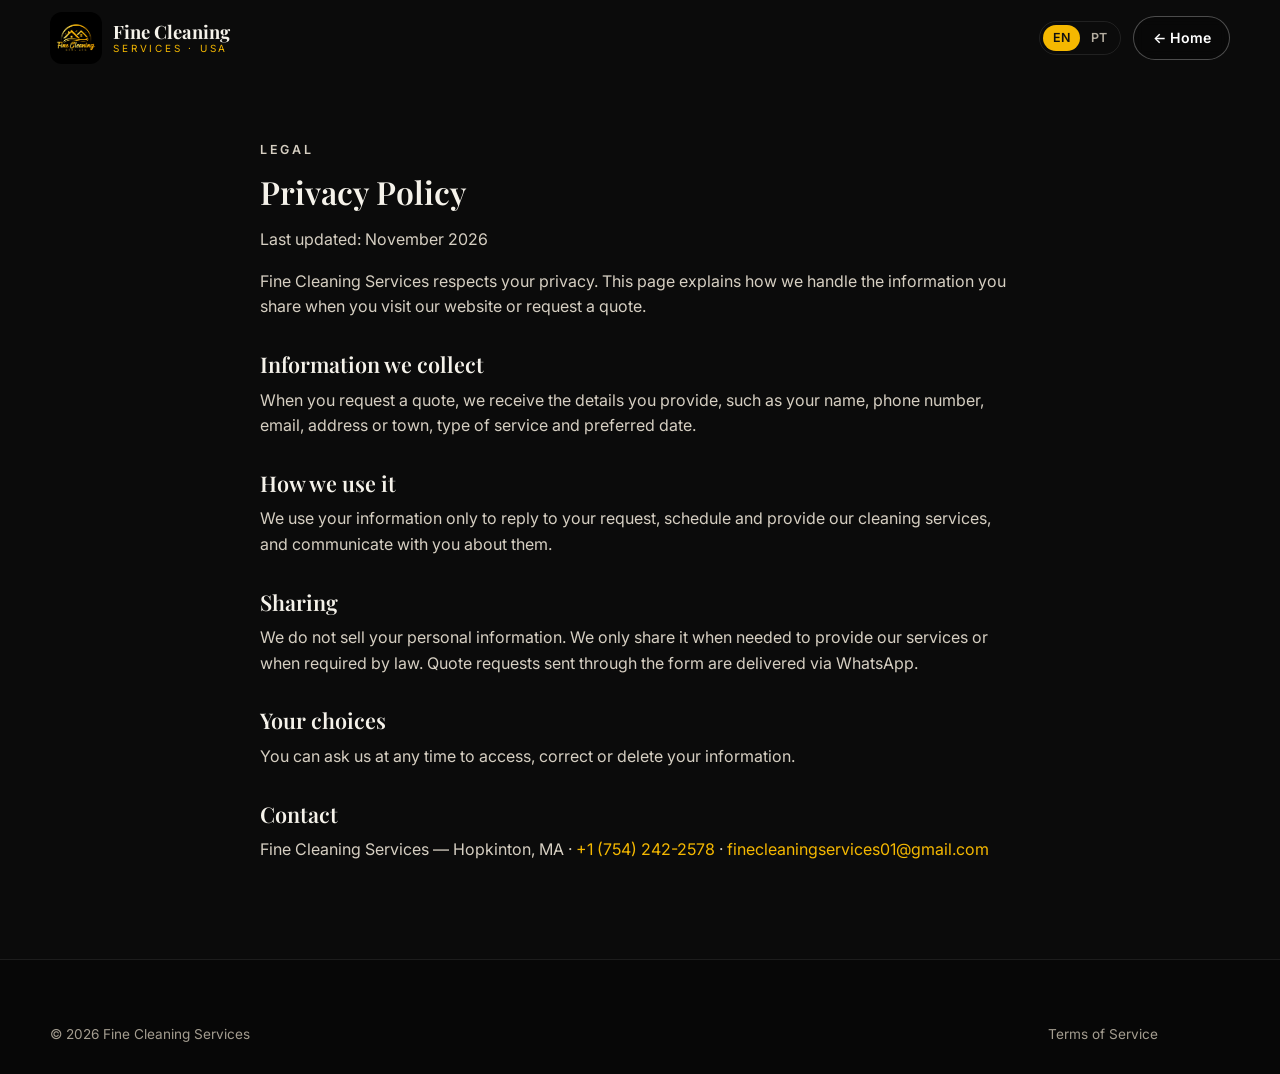
==== privacy.html @ 03575962 "Fine Cleaning Services website: home, services, quote via WhatsApp, EN/PT, legal pages Co-Authored-B" ====
<!doctype html>
<html lang="en">
<head>
  <meta charset="UTF-8" />
  <meta name="viewport" content="width=device-width, initial-scale=1.0" />
  <title>Privacy Policy — Fine Cleaning Services</title>
  <meta name="robots" content="noindex" />
  <meta name="theme-color" content="#0B0B0B" />
  <link rel="icon" type="image/webp" href="assets/logo.webp" />
  <link rel="preconnect" href="https://fonts.googleapis.com" />
  <link rel="preconnect" href="https://fonts.gstatic.com" crossorigin />
  <link href="https://fonts.googleapis.com/css2?family=Inter:wght@400;500;600;700&family=Playfair+Display:wght@500;600;700&display=swap" rel="stylesheet" />
  <link rel="stylesheet" href="assets/styles.css" />
</head>
<body>
<header class="header is-scrolled">
  <div class="container header__inner">
    <a href="index.html" class="brand"><img src="assets/logo.webp" alt="Fine Cleaning Services logo" width="52" height="52" /><span class="brand__text"><strong>Fine Cleaning</strong><small>SERVICES · USA</small></span></a>
    <div class="header__actions">
      <div class="lang" role="group" aria-label="Language"><button type="button" data-lang="en" class="is-active">EN</button><button type="button" data-lang="pt">PT</button></div>
      <a href="index.html" class="btn btn--ghost btn--sm" data-i18n="back">← Home</a>
    </div>
  </div>
</header>

<main class="legal">
  <div class="container">
    <div data-only="en">
      <p class="eyebrow">Legal</p>
      <h1>Privacy Policy</h1>
      <p class="muted">Last updated: November 2026</p>
      <p>Fine Cleaning Services respects your privacy. This page explains how we handle the information you share when you visit our website or request a quote.</p>
      <h2>Information we collect</h2>
      <p>When you request a quote, we receive the details you provide, such as your name, phone number, email, address or town, type of service and preferred date.</p>
      <h2>How we use it</h2>
      <p>We use your information only to reply to your request, schedule and provide our cleaning services, and communicate with you about them.</p>
      <h2>Sharing</h2>
      <p>We do not sell your personal information. We only share it when needed to provide our services or when required by law. Quote requests sent through the form are delivered via WhatsApp.</p>
      <h2>Your choices</h2>
      <p>You can ask us at any time to access, correct or delete your information.</p>
      <h2>Contact</h2>
      <p>Fine Cleaning Services — Hopkinton, MA · <a class="gold-link" href="tel:+17542422578">+1 (754) 242-2578</a> · <a class="gold-link" href="mailto:finecleaningservices01@gmail.com">finecleaningservices01@gmail.com</a></p>
    </div>
    <div data-only="pt" hidden>
      <p class="eyebrow">Legal</p>
      <h1>Política de Privacidade</h1>
      <p class="muted">Última atualização: novembro de 2026</p>
      <p>A Fine Cleaning Services respeita a sua privacidade. Esta página explica como tratamos as informações que você compartilha ao visitar nosso site ou pedir um orçamento.</p>
      <h2>Informações que coletamos</h2>
      <p>Ao pedir um orçamento, recebemos os dados que você informa, como nome, telefone, e-mail, endereço ou cidade, tipo de serviço e data desejada.</p>
      <h2>Como usamos</h2>
      <p>Usamos suas informações apenas para responder ao seu pedido, agendar e prestar nossos serviços de limpeza e falar com você sobre eles.</p>
      <h2>Compartilhamento</h2>
      <p>Não vendemos seus dados pessoais. Só os compartilhamos quando necessário para prestar o serviço ou quando exigido por lei. Os pedidos enviados pelo formulário chegam pelo WhatsApp.</p>
      <h2>Seus direitos</h2>
      <p>Você pode pedir a qualquer momento acesso, correção ou exclusão dos seus dados.</p>
      <h2>Contato</h2>
      <p>Fine Cleaning Services — Hopkinton, MA · <a class="gold-link" href="tel:+17542422578">+1 (754) 242-2578</a> · <a class="gold-link" href="mailto:finecleaningservices01@gmail.com">finecleaningservices01@gmail.com</a></p>
    </div>
  </div>
</main>

<footer class="footer"><div class="container footer__bottom" style="margin-top:0;border-top:0;padding-top:0"><span>© <span id="year"></span> Fine Cleaning Services</span><a href="terms.html" data-i18n="terms">Terms of Service</a></div></footer>
<script>window.PAGE_PT = { "back": "← Início", "terms": "Termos de Uso" };</script>
<script src="assets/main.js"></script>
</body>
</html>
---- assets/styles.css ----
:root {
  --bg: #0b0b0b;
  --surface: #141414;
  --surface-2: #1b1b1b;
  --line: rgba(255, 255, 255, 0.09);
  --text: #f5f2ea;
  --muted: #b4ada0;
  --gold: #f5b800;
  --gold-grad: linear-gradient(135deg, #ffe27a 0%, #f5b800 50%, #e09a00 100%);
  --radius: 18px;
  --serif: "Playfair Display", Georgia, serif;
  --sans: "Inter", system-ui, -apple-system, Segoe UI, sans-serif;
}

* { box-sizing: border-box; }
html { scroll-behavior: smooth; scroll-padding-top: 84px; }
body { margin: 0; background: var(--bg); color: var(--text); font: 16px/1.6 var(--sans); -webkit-font-smoothing: antialiased; }
img { max-width: 100%; display: block; }
a { color: inherit; text-decoration: none; }
h1, h2, h3 { font-family: var(--serif); font-weight: 600; line-height: 1.15; margin: 0 0 .5em; }
h2 { font-size: clamp(1.9rem, 4vw, 2.75rem); }
h3 { font-size: 1.25rem; }
p { margin: 0 0 1em; }
.container { width: min(1180px, 100% - 32px); margin-inline: auto; }
.muted { color: var(--muted); }
.eyebrow { color: var(--gold); font-size: .78rem; font-weight: 600; letter-spacing: .22em; text-transform: uppercase; margin-bottom: .9rem; }
.gold-text { background: var(--gold-grad); -webkit-background-clip: text; background-clip: text; color: transparent; font-style: italic; }
.ico { width: 18px; height: 18px; fill: none; stroke: currentColor; stroke-width: 2; stroke-linecap: round; stroke-linejoin: round; flex-shrink: 0; }

/* Buttons */
.btn { display: inline-flex; align-items: center; justify-content: center; gap: .5rem; padding: .95rem 1.6rem; border-radius: 999px; font-weight: 600; font-size: .98rem; border: 1px solid transparent; cursor: pointer; transition: transform .2s, box-shadow .2s, background .2s; font-family: inherit; }
.btn--gold { background: var(--gold-grad); color: #111; box-shadow: 0 10px 30px -10px rgba(245, 184, 0, .55); }
.btn--gold:hover { transform: translateY(-2px); box-shadow: 0 14px 34px -10px rgba(245, 184, 0, .7); }
.btn--ghost { border-color: rgba(255, 255, 255, .28); color: #fff; background: rgba(0, 0, 0, .25); backdrop-filter: blur(6px); }
.btn--ghost:hover { border-color: var(--gold); color: var(--gold); }
.btn--sm { padding: .6rem 1.15rem; font-size: .88rem; }
.btn--block { width: 100%; }

/* Header */
.header { position: fixed; inset: 0 0 auto; z-index: 50; transition: background .3s, border-color .3s; border-bottom: 1px solid transparent; }
.header.is-scrolled { background: rgba(11, 11, 11, .88); backdrop-filter: blur(12px); border-color: var(--line); }
.header__inner { display: flex; align-items: center; justify-content: space-between; gap: 1rem; height: 76px; }
.brand { display: flex; align-items: center; gap: .7rem; }
.brand img { border-radius: 12px; }
.brand__text { display: flex; flex-direction: column; line-height: 1.1; }
.brand__text strong { font-family: var(--serif); font-size: 1.15rem; }
.brand__text small { font-size: .62rem; letter-spacing: .28em; color: var(--gold); }
.nav { display: flex; gap: 1.8rem; font-size: .93rem; color: #ddd6c8; }
.nav a:hover { color: var(--gold); }
.header__actions { display: flex; align-items: center; gap: .75rem; }
.lang { display: flex; border: 1px solid var(--line); border-radius: 999px; padding: 3px; }
.lang button { background: none; border: 0; color: var(--muted); font: 600 .78rem var(--sans); padding: .35rem .65rem; border-radius: 999px; cursor: pointer; }
.lang button.is-active { background: var(--gold); color: #111; }
.menu-btn { display: none; width: 42px; height: 42px; border-radius: 12px; border: 1px solid var(--line); background: none; cursor: pointer; flex-direction: column; justify-content: center; align-items: center; gap: 6px; }
.menu-btn span { width: 18px; height: 2px; background: #fff; transition: transform .25s; }
.menu-btn[aria-expanded="true"] span:first-child { transform: translateY(4px) rotate(45deg); }
.menu-btn[aria-expanded="true"] span:last-child { transform: translateY(-4px) rotate(-45deg); }

/* Hero */
.hero { position: relative; min-height: 100svh; display: flex; align-items: center; padding: 120px 0 80px; overflow: hidden; }
.hero__bg { position: absolute; inset: 0; background-size: cover; background-position: center 30%; transform: scale(1.04); }
.hero__bg::after { content: ""; position: absolute; inset: 0; background: linear-gradient(90deg, rgba(11,11,11,.96) 0%, rgba(11,11,11,.82) 45%, rgba(11,11,11,.45) 100%), linear-gradient(0deg, var(--bg) 0%, transparent 30%); }
.hero__content { position: relative; max-width: 1180px; }
.hero__title { font-size: clamp(2.8rem, 7vw, 5.4rem); font-weight: 600; margin-bottom: 1.2rem; max-width: 12ch; }
.hero__sub { font-size: clamp(1.05rem, 2vw, 1.25rem); color: #e6e0d4; max-width: 34rem; }
.hero__tag { color: var(--gold); font-weight: 500; }
.hero__ctas { display: flex; flex-wrap: wrap; gap: .8rem; margin: 2rem 0 2.2rem; }
.chips { list-style: none; padding: 0; margin: 0; display: flex; flex-wrap: wrap; gap: .6rem; }
.chips li { font-size: .85rem; padding: .5rem 1rem; border: 1px solid rgba(245, 184, 0, .35); border-radius: 999px; background: rgba(0, 0, 0, .35); }
.chips li::before { content: "✓"; color: var(--gold); margin-right: .45rem; font-weight: 700; }

/* Sections */
.section { padding: clamp(72px, 10vw, 120px) 0; }
.section--alt { background: var(--surface); border-block: 1px solid var(--line); }
.section__head { text-align: center; max-width: 640px; margin: 0 auto 3rem; }
.grid { display: grid; gap: 1.5rem; }
.grid--2 { grid-template-columns: repeat(2, 1fr); }
.grid--3 { grid-template-columns: repeat(3, 1fr); }

/* Cards */
.card { background: var(--surface); border: 1px solid var(--line); border-radius: var(--radius); overflow: hidden; transition: transform .3s, border-color .3s; }
.card:hover { transform: translateY(-4px); border-color: rgba(245, 184, 0, .45); }
.card__img { aspect-ratio: 16/10; background-size: cover; background-position: center; }
.card__body { padding: 1.4rem 1.5rem 1.6rem; }
.card__body p { color: var(--muted); font-size: .95rem; margin: 0; }

/* Split */
.split { display: grid; grid-template-columns: 1fr 1fr; gap: clamp(2rem, 5vw, 4rem); align-items: center; }
.split__img { min-height: 460px; height: 100%; border-radius: var(--radius); background-size: cover; background-position: center; border: 1px solid var(--line); }
.checks { list-style: none; padding: 0; margin: 1.6rem 0 2rem; display: grid; gap: 1rem; }
.checks li { display: grid; padding-left: 2.2rem; position: relative; }
.checks li::before { content: "✓"; position: absolute; left: 0; top: .1rem; width: 1.5rem; height: 1.5rem; border-radius: 50%; background: var(--gold-grad); color: #111; font-size: .8rem; font-weight: 700; display: grid; place-items: center; }
.checks span { color: var(--muted); font-size: .95rem; }

/* Steps */
.steps { list-style: none; padding: 0; margin: 0; display: grid; grid-template-columns: repeat(3, 1fr); gap: 1.5rem; }
.steps li { background: var(--surface); border: 1px solid var(--line); border-radius: var(--radius); padding: 2rem 1.6rem; }
.steps__n { display: inline-grid; place-items: center; width: 44px; height: 44px; border-radius: 50%; border: 1px solid var(--gold); color: var(--gold); font-family: var(--serif); font-size: 1.2rem; margin-bottom: 1rem; }
.steps p { color: var(--muted); margin: 0; }

/* Area / Pay */
.panel { background: var(--bg); border: 1px solid var(--line); border-radius: var(--radius); padding: clamp(1.6rem, 4vw, 2.6rem); }
.panel h2 { font-size: clamp(1.6rem, 3vw, 2.1rem); }
.pin { display: flex; align-items: center; gap: .5rem; color: var(--gold); font-weight: 600; margin: 0; }
.pay { list-style: none; padding: 0; margin: 1.2rem 0 0; display: flex; flex-wrap: wrap; gap: .6rem; }
.pay li { padding: .55rem 1rem; border-radius: 12px; background: var(--surface-2); border: 1px solid var(--line); font-size: .9rem; font-weight: 500; }

/* Quote */
.quote__grid { align-items: start; gap: clamp(2rem, 5vw, 4rem); }
.contact { list-style: none; padding: 0; margin: 2rem 0 0; display: grid; gap: .9rem; }
.contact a { display: inline-flex; align-items: center; gap: .7rem; color: #e6e0d4; word-break: break-all; }
.contact a:hover { color: var(--gold); }
.contact .ico { color: var(--gold); }
.form { position: relative; background: var(--surface); border: 1px solid var(--line); border-radius: 24px; padding: clamp(1.4rem, 4vw, 2.4rem); display: grid; gap: 1rem; }
.form__row { display: grid; grid-template-columns: 1fr 1fr; gap: 1rem; }
.form label { display: grid; gap: .4rem; font-size: .76rem; font-weight: 600; letter-spacing: .08em; text-transform: uppercase; color: var(--muted); }
.form input, .form select, .form textarea { width: 100%; background: var(--bg); color: var(--text); border: 1px solid var(--line); border-radius: 12px; padding: .85rem 1rem; font: 400 .98rem var(--sans); letter-spacing: 0; text-transform: none; transition: border-color .2s, box-shadow .2s; }
.form input:focus, .form select:focus, .form textarea:focus { outline: none; border-color: var(--gold); box-shadow: 0 0 0 3px rgba(245, 184, 0, .18); }
.form textarea { resize: vertical; }
.form input[type="date"] { color-scheme: dark; }
.form__error { color: #ff8a7a; font-size: .9rem; margin: 0; min-height: 1.2em; }
.form__note { text-align: center; color: var(--muted); font-size: .85rem; margin: 0; }
.form__done { position: absolute; inset: 0; background: var(--surface); border-radius: 24px; display: grid; place-content: center; text-align: center; padding: 2rem; }
.form__done h3 { color: var(--gold); font-size: 1.8rem; }
[hidden] { display: none !important; }

/* Footer */
.footer { border-top: 1px solid var(--line); padding: 64px 0 28px; background: #070707; }
.footer__grid { display: grid; grid-template-columns: 1.4fr 1fr 1fr; gap: 2rem; }
.footer__grid img { border-radius: 16px; margin-bottom: 1rem; }
.footer h4 { font-size: .8rem; letter-spacing: .18em; text-transform: uppercase; color: var(--gold); margin: 0 0 1rem; }
.footer ul { list-style: none; padding: 0; margin: 0; display: grid; gap: .55rem; color: #d6cfc2; font-size: .93rem; }
.footer ul a:hover { color: var(--gold); }
.footer__bottom { display: flex; justify-content: space-between; flex-wrap: wrap; gap: .6rem; margin-top: 3rem; padding: 1.5rem 72px 0 0; border-top: 1px solid var(--line); font-size: .85rem; color: #a49d90; }

/* Floating buttons */
.float { position: fixed; right: 18px; bottom: 18px; z-index: 60; display: grid; gap: .7rem; }
.float__btn { width: 54px; height: 54px; border-radius: 50%; display: grid; place-items: center; box-shadow: 0 10px 25px rgba(0, 0, 0, .45); transition: transform .2s; }
.float__btn:hover { transform: scale(1.07); }
.float__btn svg { width: 26px; height: 26px; }
.float__btn--wa { background: #25d366; }
.float__btn--wa svg { fill: #fff; }
.float__btn--call { background: var(--gold-grad); }
.float__btn--call svg { fill: none; stroke: #111; stroke-width: 2; }

/* Legal pages */
.legal { padding: 140px 0 80px; }
.legal .container { max-width: 760px; }
.legal h2 { font-size: 1.35rem; margin-top: 2rem; }
.legal p { color: #d6cfc2; }
.gold-link { color: var(--gold); word-break: break-word; }
.gold-link:hover { text-decoration: underline; }

/* Reveal */
.reveal { opacity: 0; transform: translateY(24px); transition: opacity .7s ease, transform .7s ease; }
.reveal.is-in { opacity: 1; transform: none; }
@media (prefers-reduced-motion: reduce) { .reveal { opacity: 1; transform: none; } html { scroll-behavior: auto; } }

/* Responsive */
@media (max-width: 980px) {
  .grid--3 { grid-template-columns: repeat(2, 1fr); }
  .nav { position: fixed; inset: 76px 0 auto; flex-direction: column; gap: 0; background: rgba(11, 11, 11, .97); border-bottom: 1px solid var(--line); padding: .5rem 16px 1rem; transform: translateY(-120%); transition: transform .3s; z-index: -1; }
  .nav.is-open { transform: none; }
  .nav a { padding: .9rem 0; border-bottom: 1px solid var(--line); font-size: 1rem; }
  .menu-btn { display: flex; }
  .header { background: rgba(11, 11, 11, .88); backdrop-filter: blur(12px); }
}
@media (max-width: 760px) {
  .grid--2, .grid--3, .split, .steps, .footer__grid, .form__row { grid-template-columns: 1fr; }
  .split__img { min-height: 260px; }
  .hide-sm { display: none; }
  .btn, .brand__text strong { white-space: nowrap; }
  .brand img { width: 44px; height: 44px; }
  .header .btn--sm { padding: .5rem .8rem; }
  .brand__text small { display: none; }
  .hero { padding-top: 110px; }
  .hero__bg::after { background: linear-gradient(180deg, rgba(11,11,11,.7) 0%, rgba(11,11,11,.88) 55%, var(--bg) 100%); }
  .hero__ctas .btn { flex: 1 1 100%; }
}
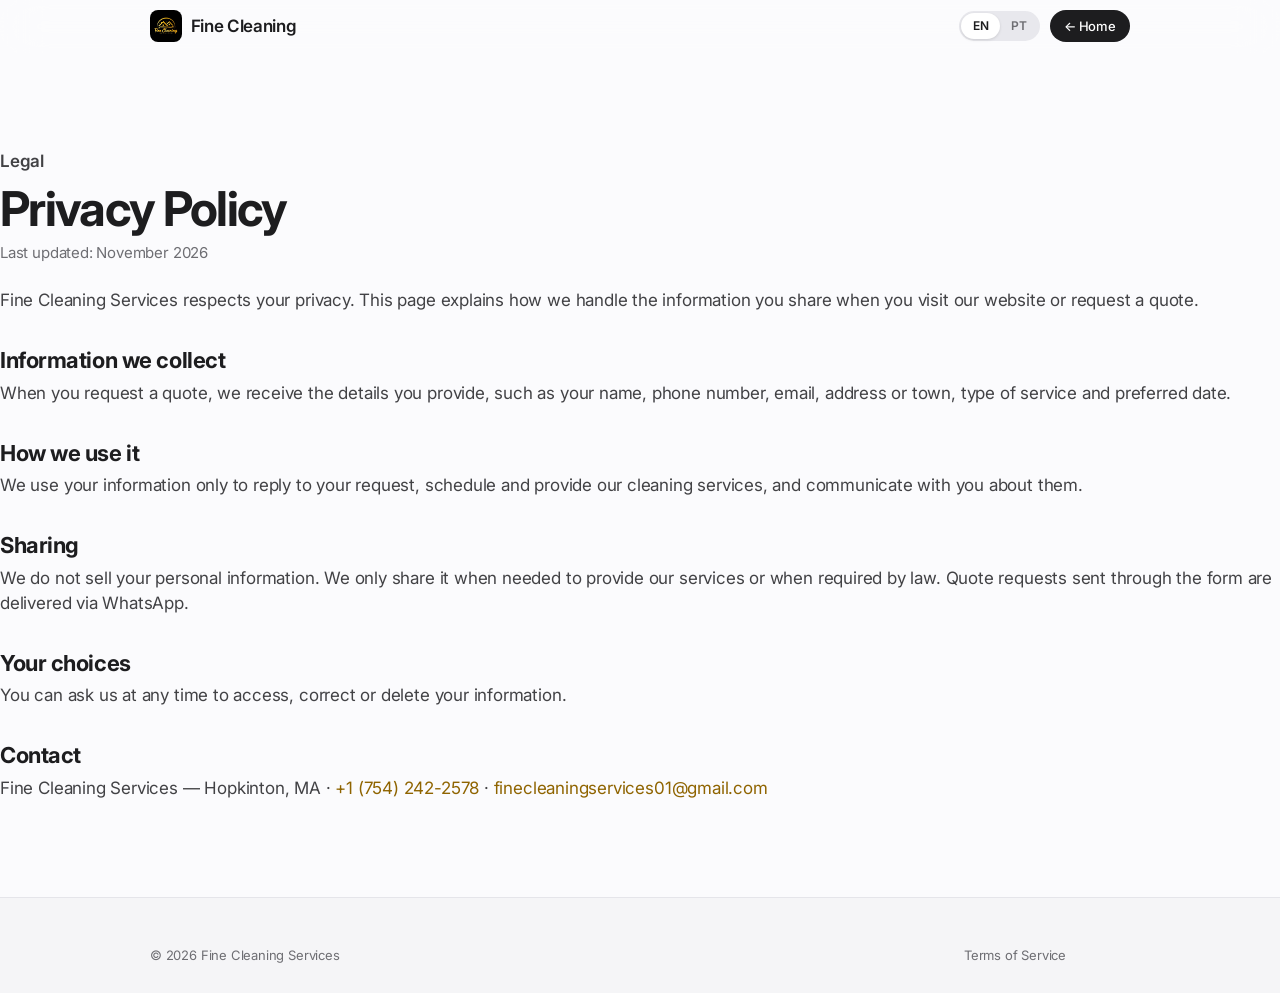
==== commit 898db657: "Apple-style redesign, security headers, SEO files and lighter images - New design system: light surf" ====
--- a/privacy.html
+++ b/privacy.html
@@ -5,20 +5,21 @@
   <meta name="viewport" content="width=device-width, initial-scale=1.0" />
   <title>Privacy Policy — Fine Cleaning Services</title>
   <meta name="robots" content="noindex" />
-  <meta name="theme-color" content="#0B0B0B" />
-  <link rel="icon" type="image/webp" href="assets/logo.webp" />
+  <meta name="theme-color" content="#fbfbfd" />
+  <link rel="icon" href="/favicon.ico" sizes="48x48" />
+  <link rel="apple-touch-icon" href="/apple-touch-icon.png" />
   <link rel="preconnect" href="https://fonts.googleapis.com" />
   <link rel="preconnect" href="https://fonts.gstatic.com" crossorigin />
-  <link href="https://fonts.googleapis.com/css2?family=Inter:wght@400;500;600;700&family=Playfair+Display:wght@500;600;700&display=swap" rel="stylesheet" />
+  <link href="https://fonts.googleapis.com/css2?family=Inter:wght@400;500;600;700&display=swap" rel="stylesheet" />
   <link rel="stylesheet" href="assets/styles.css" />
 </head>
 <body>
-<header class="header is-scrolled">
-  <div class="container header__inner">
-    <a href="index.html" class="brand"><img src="assets/logo.webp" alt="Fine Cleaning Services logo" width="52" height="52" /><span class="brand__text"><strong>Fine Cleaning</strong><small>SERVICES · USA</small></span></a>
-    <div class="header__actions">
-      <div class="lang" role="group" aria-label="Language"><button type="button" data-lang="en" class="is-active">EN</button><button type="button" data-lang="pt">PT</button></div>
-      <a href="index.html" class="btn btn--ghost btn--sm" data-i18n="back">← Home</a>
+<header class="nav is-scrolled">
+  <div class="wrap nav__inner">
+    <a href="/" class="brand"><img src="assets/logo-240.webp" alt="" width="32" height="32" /><span>Fine Cleaning</span></a>
+    <div class="nav__actions">
+      <div class="seg" role="group" aria-label="Language"><button type="button" data-lang="en" class="is-active" aria-pressed="true">EN</button><button type="button" data-lang="pt" aria-pressed="false">PT</button></div>
+      <a href="/" class="btn btn--sm btn--dark" data-i18n="back">← Home</a>
     </div>
   </div>
 </header>
@@ -26,9 +27,9 @@
 <main class="legal">
   <div class="container">
     <div data-only="en">
-      <p class="eyebrow">Legal</p>
+      <p class="kicker">Legal</p>
       <h1>Privacy Policy</h1>
-      <p class="muted">Last updated: November 2026</p>
+      <p class="updated">Last updated: November 2026</p>
       <p>Fine Cleaning Services respects your privacy. This page explains how we handle the information you share when you visit our website or request a quote.</p>
       <h2>Information we collect</h2>
       <p>When you request a quote, we receive the details you provide, such as your name, phone number, email, address or town, type of service and preferred date.</p>
@@ -39,12 +40,12 @@
       <h2>Your choices</h2>
       <p>You can ask us at any time to access, correct or delete your information.</p>
       <h2>Contact</h2>
-      <p>Fine Cleaning Services — Hopkinton, MA · <a class="gold-link" href="tel:+17542422578">+1 (754) 242-2578</a> · <a class="gold-link" href="mailto:finecleaningservices01@gmail.com">finecleaningservices01@gmail.com</a></p>
+      <p>Fine Cleaning Services — Hopkinton, MA · <a href="tel:+17542422578">+1 (754) 242-2578</a> · <a href="mailto:finecleaningservices01@gmail.com">finecleaningservices01@gmail.com</a></p>
     </div>
     <div data-only="pt" hidden>
-      <p class="eyebrow">Legal</p>
+      <p class="kicker">Legal</p>
       <h1>Política de Privacidade</h1>
-      <p class="muted">Última atualização: novembro de 2026</p>
+      <p class="updated">Última atualização: novembro de 2026</p>
       <p>A Fine Cleaning Services respeita a sua privacidade. Esta página explica como tratamos as informações que você compartilha ao visitar nosso site ou pedir um orçamento.</p>
       <h2>Informações que coletamos</h2>
       <p>Ao pedir um orçamento, recebemos os dados que você informa, como nome, telefone, e-mail, endereço ou cidade, tipo de serviço e data desejada.</p>
@@ -55,13 +56,12 @@
       <h2>Seus direitos</h2>
       <p>Você pode pedir a qualquer momento acesso, correção ou exclusão dos seus dados.</p>
       <h2>Contato</h2>
-      <p>Fine Cleaning Services — Hopkinton, MA · <a class="gold-link" href="tel:+17542422578">+1 (754) 242-2578</a> · <a class="gold-link" href="mailto:finecleaningservices01@gmail.com">finecleaningservices01@gmail.com</a></p>
+      <p>Fine Cleaning Services — Hopkinton, MA · <a href="tel:+17542422578">+1 (754) 242-2578</a> · <a href="mailto:finecleaningservices01@gmail.com">finecleaningservices01@gmail.com</a></p>
     </div>
   </div>
 </main>
 
-<footer class="footer"><div class="container footer__bottom" style="margin-top:0;border-top:0;padding-top:0"><span>© <span id="year"></span> Fine Cleaning Services</span><a href="terms.html" data-i18n="terms">Terms of Service</a></div></footer>
-<script>window.PAGE_PT = { "back": "← Início", "terms": "Termos de Uso" };</script>
-<script src="assets/main.js"></script>
+<footer class="footer"><div class="wrap footer__bottom footer__bottom--plain"><span>© <span id="year"></span> Fine Cleaning Services</span><a href="/terms" data-i18n="terms">Terms of Service</a></div></footer>
+<script src="assets/main.js" defer></script>
 </body>
 </html>
--- a/assets/styles.css
+++ b/assets/styles.css
@@ -1,179 +1,231 @@
+/* Fine Cleaning Services — Apple-style design system */
 :root {
-  --bg: #0b0b0b;
-  --surface: #141414;
-  --surface-2: #1b1b1b;
-  --line: rgba(255, 255, 255, 0.09);
-  --text: #f5f2ea;
-  --muted: #b4ada0;
-  --gold: #f5b800;
-  --gold-grad: linear-gradient(135deg, #ffe27a 0%, #f5b800 50%, #e09a00 100%);
-  --radius: 18px;
-  --serif: "Playfair Display", Georgia, serif;
-  --sans: "Inter", system-ui, -apple-system, Segoe UI, sans-serif;
-}
-
-* { box-sizing: border-box; }
-html { scroll-behavior: smooth; scroll-padding-top: 84px; }
-body { margin: 0; background: var(--bg); color: var(--text); font: 16px/1.6 var(--sans); -webkit-font-smoothing: antialiased; }
-img { max-width: 100%; display: block; }
+  /* Surfaces */
+  --bg: #fbfbfd;
+  --surface: #ffffff;
+  --gray: #f5f5f7;
+  --line: #d2d2d7;
+  --dark: #000000;
+  --dark-2: #161617;
+  /* Text */
+  --text: #1d1d1f;
+  --muted: #6e6e73;
+  --muted-dark: #a1a1a6;
+  /* Brand accent (gold from the logo), used sparingly */
+  --gold: #c9930a;       /* on dark */
+  --gold-ink: #8f6400;   /* on light, AA contrast */
+  --gold-soft: #f5b800;
+  /* Shape & motion */
+  --r-lg: 28px;
+  --r-md: 18px;
+  --r-sm: 12px;
+  --ease: cubic-bezier(.25, .1, .25, 1);
+  --font: -apple-system, BlinkMacSystemFont, "SF Pro Display", "SF Pro Text", "Inter", "Segoe UI", Roboto, "Helvetica Neue", Arial, sans-serif;
+}
+
+*, *::before, *::after { box-sizing: border-box; }
+html { scroll-behavior: smooth; scroll-padding-top: 64px; -webkit-text-size-adjust: 100%; }
+body { margin: 0; background: var(--bg); color: var(--text); font: 400 1.0625rem/1.47 var(--font); letter-spacing: -0.011em; -webkit-font-smoothing: antialiased; }
+img { display: block; max-width: 100%; height: auto; }
 a { color: inherit; text-decoration: none; }
-h1, h2, h3 { font-family: var(--serif); font-weight: 600; line-height: 1.15; margin: 0 0 .5em; }
-h2 { font-size: clamp(1.9rem, 4vw, 2.75rem); }
-h3 { font-size: 1.25rem; }
-p { margin: 0 0 1em; }
-.container { width: min(1180px, 100% - 32px); margin-inline: auto; }
-.muted { color: var(--muted); }
-.eyebrow { color: var(--gold); font-size: .78rem; font-weight: 600; letter-spacing: .22em; text-transform: uppercase; margin-bottom: .9rem; }
-.gold-text { background: var(--gold-grad); -webkit-background-clip: text; background-clip: text; color: transparent; font-style: italic; }
-.ico { width: 18px; height: 18px; fill: none; stroke: currentColor; stroke-width: 2; stroke-linecap: round; stroke-linejoin: round; flex-shrink: 0; }
-
-/* Buttons */
-.btn { display: inline-flex; align-items: center; justify-content: center; gap: .5rem; padding: .95rem 1.6rem; border-radius: 999px; font-weight: 600; font-size: .98rem; border: 1px solid transparent; cursor: pointer; transition: transform .2s, box-shadow .2s, background .2s; font-family: inherit; }
-.btn--gold { background: var(--gold-grad); color: #111; box-shadow: 0 10px 30px -10px rgba(245, 184, 0, .55); }
-.btn--gold:hover { transform: translateY(-2px); box-shadow: 0 14px 34px -10px rgba(245, 184, 0, .7); }
-.btn--ghost { border-color: rgba(255, 255, 255, .28); color: #fff; background: rgba(0, 0, 0, .25); backdrop-filter: blur(6px); }
-.btn--ghost:hover { border-color: var(--gold); color: var(--gold); }
-.btn--sm { padding: .6rem 1.15rem; font-size: .88rem; }
+h1, h2, h3 { margin: 0; font-weight: 600; color: inherit; }
+p { margin: 0; }
+[hidden] { display: none !important; }
+:focus-visible { outline: 2px solid #0071e3; outline-offset: 3px; border-radius: 6px; }
+
+.wrap { width: min(980px, 100% - 44px); margin-inline: auto; }
+.wrap--wide { width: min(1200px, 100% - 32px); }
+
+/* Type scale */
+h1 { font-size: clamp(2.75rem, 7vw, 5rem); line-height: 1.05; letter-spacing: -0.035em; font-weight: 700; }
+h2 { font-size: clamp(2rem, 4.6vw, 3.5rem); line-height: 1.07; letter-spacing: -0.03em; font-weight: 700; }
+h3 { font-size: 1.5rem; line-height: 1.17; letter-spacing: -0.02em; }
+.lead { font-size: clamp(1.1875rem, 2vw, 1.5rem); line-height: 1.33; letter-spacing: -0.015em; color: var(--muted); font-weight: 500; }
+.lead--dim { color: var(--muted-dark); }
+.kicker { font-size: 1.0625rem; font-weight: 600; color: var(--gold-ink); margin-bottom: .6rem; }
+.kicker--gold { color: var(--gold); }
+.accent { color: var(--gold-ink); }
+
+/* Buttons & links */
+.btn { display: inline-flex; align-items: center; justify-content: center; gap: .4rem; min-height: 44px; padding: 0 22px; border-radius: 980px; border: 0; font: 500 1.0625rem/1 var(--font); letter-spacing: -0.01em; cursor: pointer; transition: background-color .2s var(--ease), transform .1s ease-out; -webkit-tap-highlight-color: transparent; }
+.btn:active { transform: scale(.97); }
+.btn--dark { background: var(--text); color: #fff; }
+.btn--dark:hover { background: #333336; }
+.btn--light { background: #fff; color: var(--text); }
+.btn--light:hover { background: #e8e8ed; }
+.btn--sm { min-height: 32px; padding: 0 14px; font-size: .8125rem; }
 .btn--block { width: 100%; }
-
-/* Header */
-.header { position: fixed; inset: 0 0 auto; z-index: 50; transition: background .3s, border-color .3s; border-bottom: 1px solid transparent; }
-.header.is-scrolled { background: rgba(11, 11, 11, .88); backdrop-filter: blur(12px); border-color: var(--line); }
-.header__inner { display: flex; align-items: center; justify-content: space-between; gap: 1rem; height: 76px; }
-.brand { display: flex; align-items: center; gap: .7rem; }
-.brand img { border-radius: 12px; }
-.brand__text { display: flex; flex-direction: column; line-height: 1.1; }
-.brand__text strong { font-family: var(--serif); font-size: 1.15rem; }
-.brand__text small { font-size: .62rem; letter-spacing: .28em; color: var(--gold); }
-.nav { display: flex; gap: 1.8rem; font-size: .93rem; color: #ddd6c8; }
-.nav a:hover { color: var(--gold); }
-.header__actions { display: flex; align-items: center; gap: .75rem; }
-.lang { display: flex; border: 1px solid var(--line); border-radius: 999px; padding: 3px; }
-.lang button { background: none; border: 0; color: var(--muted); font: 600 .78rem var(--sans); padding: .35rem .65rem; border-radius: 999px; cursor: pointer; }
-.lang button.is-active { background: var(--gold); color: #111; }
-.menu-btn { display: none; width: 42px; height: 42px; border-radius: 12px; border: 1px solid var(--line); background: none; cursor: pointer; flex-direction: column; justify-content: center; align-items: center; gap: 6px; }
-.menu-btn span { width: 18px; height: 2px; background: #fff; transition: transform .25s; }
-.menu-btn[aria-expanded="true"] span:first-child { transform: translateY(4px) rotate(45deg); }
-.menu-btn[aria-expanded="true"] span:last-child { transform: translateY(-4px) rotate(-45deg); }
+.link { color: var(--gold-ink); font-size: 1.0625rem; font-weight: 500; display: inline-flex; align-items: center; gap: .25rem; min-height: 44px; }
+.link:hover { text-decoration: underline; }
+
+/* Navigation — translucent material */
+.nav { position: sticky; top: 0; z-index: 50; background: rgba(251, 251, 253, .78); backdrop-filter: saturate(180%) blur(20px); -webkit-backdrop-filter: saturate(180%) blur(20px); border-bottom: 1px solid transparent; transition: border-color .3s var(--ease); }
+.nav.is-scrolled { border-bottom-color: rgba(0, 0, 0, .08); }
+.nav__inner { height: 52px; display: flex; align-items: center; justify-content: space-between; gap: 1rem; }
+.brand { display: inline-flex; align-items: center; gap: .55rem; font-weight: 600; font-size: 1.0625rem; letter-spacing: -0.02em; }
+.brand img { border-radius: 8px; }
+.nav__links { display: flex; gap: 1.75rem; font-size: .8125rem; color: #424245; }
+.nav__links a { transition: color .2s; }
+.nav__links a:hover { color: var(--text); }
+.nav__actions { display: flex; align-items: center; gap: .6rem; }
+.seg { display: inline-flex; background: #e8e8ed; border-radius: 980px; padding: 2px; }
+.seg button { border: 0; background: none; font: 600 .75rem/1 var(--font); color: var(--muted); padding: .42rem .7rem; border-radius: 980px; cursor: pointer; min-width: 36px; transition: background .2s, color .2s; }
+.seg button.is-active { background: #fff; color: var(--text); box-shadow: 0 1px 3px rgba(0,0,0,.12); }
+.menu { display: none; width: 40px; height: 40px; border: 0; background: none; cursor: pointer; flex-direction: column; justify-content: center; align-items: center; gap: 6px; -webkit-tap-highlight-color: transparent; }
+.menu span { width: 17px; height: 1.5px; background: var(--text); border-radius: 2px; transition: transform .3s var(--ease); }
+.menu[aria-expanded="true"] span:first-child { transform: translateY(3.75px) rotate(45deg); }
+.menu[aria-expanded="true"] span:last-child { transform: translateY(-3.75px) rotate(-45deg); }
 
 /* Hero */
-.hero { position: relative; min-height: 100svh; display: flex; align-items: center; padding: 120px 0 80px; overflow: hidden; }
-.hero__bg { position: absolute; inset: 0; background-size: cover; background-position: center 30%; transform: scale(1.04); }
-.hero__bg::after { content: ""; position: absolute; inset: 0; background: linear-gradient(90deg, rgba(11,11,11,.96) 0%, rgba(11,11,11,.82) 45%, rgba(11,11,11,.45) 100%), linear-gradient(0deg, var(--bg) 0%, transparent 30%); }
-.hero__content { position: relative; max-width: 1180px; }
-.hero__title { font-size: clamp(2.8rem, 7vw, 5.4rem); font-weight: 600; margin-bottom: 1.2rem; max-width: 12ch; }
-.hero__sub { font-size: clamp(1.05rem, 2vw, 1.25rem); color: #e6e0d4; max-width: 34rem; }
-.hero__tag { color: var(--gold); font-weight: 500; }
-.hero__ctas { display: flex; flex-wrap: wrap; gap: .8rem; margin: 2rem 0 2.2rem; }
-.chips { list-style: none; padding: 0; margin: 0; display: flex; flex-wrap: wrap; gap: .6rem; }
-.chips li { font-size: .85rem; padding: .5rem 1rem; border: 1px solid rgba(245, 184, 0, .35); border-radius: 999px; background: rgba(0, 0, 0, .35); }
-.chips li::before { content: "✓"; color: var(--gold); margin-right: .45rem; font-weight: 700; }
+.hero { padding: clamp(56px, 9vw, 104px) 0 clamp(40px, 6vw, 72px); text-align: center; }
+.hero__text { max-width: 820px; }
+.hero h1 { margin: 0 auto 1.1rem; }
+.hero h1 .accent { display: inline-block; }
+.hero .lead { max-width: 640px; margin: 0 auto; }
+.hero__tag { margin-top: .6rem; color: var(--muted); font-size: 1.0625rem; }
+.hero__ctas { display: flex; align-items: center; justify-content: center; flex-wrap: wrap; gap: .5rem 1.5rem; margin: 2rem 0 1.25rem; }
+.facts { list-style: none; padding: 0; margin: 0 0 clamp(36px, 6vw, 56px); display: flex; justify-content: center; flex-wrap: wrap; gap: .25rem 0; font-size: .875rem; color: var(--muted); }
+.facts li + li::before { content: "·"; margin: 0 .7rem; color: var(--line); }
+.hero__media { margin: 0; border-radius: var(--r-lg); overflow: hidden; background: var(--gray); aspect-ratio: 16 / 8; }
+.hero__media img { width: 100%; height: 100%; object-fit: cover; object-position: center 35%; }
 
 /* Sections */
-.section { padding: clamp(72px, 10vw, 120px) 0; }
-.section--alt { background: var(--surface); border-block: 1px solid var(--line); }
-.section__head { text-align: center; max-width: 640px; margin: 0 auto 3rem; }
-.grid { display: grid; gap: 1.5rem; }
-.grid--2 { grid-template-columns: repeat(2, 1fr); }
-.grid--3 { grid-template-columns: repeat(3, 1fr); }
-
-/* Cards */
-.card { background: var(--surface); border: 1px solid var(--line); border-radius: var(--radius); overflow: hidden; transition: transform .3s, border-color .3s; }
-.card:hover { transform: translateY(-4px); border-color: rgba(245, 184, 0, .45); }
-.card__img { aspect-ratio: 16/10; background-size: cover; background-position: center; }
-.card__body { padding: 1.4rem 1.5rem 1.6rem; }
-.card__body p { color: var(--muted); font-size: .95rem; margin: 0; }
-
-/* Split */
-.split { display: grid; grid-template-columns: 1fr 1fr; gap: clamp(2rem, 5vw, 4rem); align-items: center; }
-.split__img { min-height: 460px; height: 100%; border-radius: var(--radius); background-size: cover; background-position: center; border: 1px solid var(--line); }
-.checks { list-style: none; padding: 0; margin: 1.6rem 0 2rem; display: grid; gap: 1rem; }
-.checks li { display: grid; padding-left: 2.2rem; position: relative; }
-.checks li::before { content: "✓"; position: absolute; left: 0; top: .1rem; width: 1.5rem; height: 1.5rem; border-radius: 50%; background: var(--gold-grad); color: #111; font-size: .8rem; font-weight: 700; display: grid; place-items: center; }
-.checks span { color: var(--muted); font-size: .95rem; }
+.section { padding: clamp(80px, 11vw, 140px) 0; }
+.section--tight { padding-top: 0; }
+.section--gray { background: var(--gray); }
+.section--dark { background: var(--dark); color: #f5f5f7; }
+.head { text-align: center; max-width: 720px; margin: 0 auto clamp(40px, 6vw, 64px); }
+.head p { margin-top: 1rem; color: var(--muted); font-size: clamp(1.1875rem, 2vw, 1.375rem); line-height: 1.38; font-weight: 500; }
+
+/* Service tiles */
+.tiles { display: grid; grid-template-columns: repeat(2, 1fr); gap: 20px; }
+.tile { background: var(--gray); border-radius: var(--r-lg); overflow: hidden; display: flex; flex-direction: column; transition: transform .4s var(--ease); }
+.tile__text { padding: 36px 36px 28px; }
+.tile h3 { margin-bottom: .55rem; }
+.tile p { color: var(--muted); font-size: 1.0625rem; }
+.tile img { margin-top: auto; aspect-ratio: 16 / 10; width: 100%; object-fit: cover; }
+@media (hover: hover) { .tile:hover { transform: scale(1.01); } }
+
+/* Why — dark */
+.why { display: grid; grid-template-columns: 1.05fr 1fr; gap: clamp(32px, 6vw, 80px); align-items: center; }
+.why h2 { margin-bottom: 1rem; color: #f5f5f7; }
+.points { margin: 2.25rem 0 2.5rem; display: grid; grid-template-columns: 1fr 1fr; gap: 1.75rem 2rem; }
+.points div { border-top: 1px solid #333336; padding-top: 1rem; }
+.points dt { font-weight: 600; font-size: 1.0625rem; color: #f5f5f7; margin-bottom: .3rem; }
+.points dd { margin: 0; color: var(--muted-dark); font-size: .9375rem; line-height: 1.45; }
+.why__media { margin: 0; border-radius: var(--r-lg); overflow: hidden; aspect-ratio: 4 / 5; background: var(--dark-2); }
+.why__media img { width: 100%; height: 100%; object-fit: cover; }
 
 /* Steps */
-.steps { list-style: none; padding: 0; margin: 0; display: grid; grid-template-columns: repeat(3, 1fr); gap: 1.5rem; }
-.steps li { background: var(--surface); border: 1px solid var(--line); border-radius: var(--radius); padding: 2rem 1.6rem; }
-.steps__n { display: inline-grid; place-items: center; width: 44px; height: 44px; border-radius: 50%; border: 1px solid var(--gold); color: var(--gold); font-family: var(--serif); font-size: 1.2rem; margin-bottom: 1rem; }
-.steps p { color: var(--muted); margin: 0; }
-
-/* Area / Pay */
-.panel { background: var(--bg); border: 1px solid var(--line); border-radius: var(--radius); padding: clamp(1.6rem, 4vw, 2.6rem); }
-.panel h2 { font-size: clamp(1.6rem, 3vw, 2.1rem); }
-.pin { display: flex; align-items: center; gap: .5rem; color: var(--gold); font-weight: 600; margin: 0; }
-.pay { list-style: none; padding: 0; margin: 1.2rem 0 0; display: flex; flex-wrap: wrap; gap: .6rem; }
-.pay li { padding: .55rem 1rem; border-radius: 12px; background: var(--surface-2); border: 1px solid var(--line); font-size: .9rem; font-weight: 500; }
+.steps { list-style: none; padding: 0; margin: 0; display: grid; grid-template-columns: repeat(3, 1fr); gap: 20px; }
+.steps li { background: var(--gray); border-radius: var(--r-lg); padding: 36px 32px 40px; }
+.steps__n { display: block; font-size: 3rem; line-height: 1; font-weight: 700; letter-spacing: -0.04em; color: var(--gold-ink); margin-bottom: 1.5rem; }
+.steps h3 { margin-bottom: .5rem; font-size: 1.3125rem; }
+.steps p { color: var(--muted); }
+
+/* Area + payment */
+.duo { display: grid; grid-template-columns: 1fr 1fr; gap: 20px; }
+.card { background: var(--gray); border-radius: var(--r-lg); padding: clamp(32px, 4vw, 48px); }
+.card h2 { font-size: clamp(1.75rem, 3vw, 2.25rem); margin-bottom: 1rem; }
+.card > p { color: var(--muted); }
+.pin { display: flex; align-items: center; gap: .45rem; margin-top: 1.5rem !important; color: var(--text) !important; font-weight: 600; }
+.pin svg { width: 20px; height: 20px; fill: none; stroke: var(--gold-ink); stroke-width: 1.8; }
+.pay { list-style: none; padding: 0; margin: 1.5rem 0 0; display: flex; flex-wrap: wrap; gap: 8px; }
+.pay li { background: #fff; border-radius: 980px; padding: .55rem 1rem; font-size: .9375rem; font-weight: 500; }
 
 /* Quote */
-.quote__grid { align-items: start; gap: clamp(2rem, 5vw, 4rem); }
-.contact { list-style: none; padding: 0; margin: 2rem 0 0; display: grid; gap: .9rem; }
-.contact a { display: inline-flex; align-items: center; gap: .7rem; color: #e6e0d4; word-break: break-all; }
-.contact a:hover { color: var(--gold); }
-.contact .ico { color: var(--gold); }
-.form { position: relative; background: var(--surface); border: 1px solid var(--line); border-radius: 24px; padding: clamp(1.4rem, 4vw, 2.4rem); display: grid; gap: 1rem; }
-.form__row { display: grid; grid-template-columns: 1fr 1fr; gap: 1rem; }
-.form label { display: grid; gap: .4rem; font-size: .76rem; font-weight: 600; letter-spacing: .08em; text-transform: uppercase; color: var(--muted); }
-.form input, .form select, .form textarea { width: 100%; background: var(--bg); color: var(--text); border: 1px solid var(--line); border-radius: 12px; padding: .85rem 1rem; font: 400 .98rem var(--sans); letter-spacing: 0; text-transform: none; transition: border-color .2s, box-shadow .2s; }
-.form input:focus, .form select:focus, .form textarea:focus { outline: none; border-color: var(--gold); box-shadow: 0 0 0 3px rgba(245, 184, 0, .18); }
-.form textarea { resize: vertical; }
-.form input[type="date"] { color-scheme: dark; }
-.form__error { color: #ff8a7a; font-size: .9rem; margin: 0; min-height: 1.2em; }
-.form__note { text-align: center; color: var(--muted); font-size: .85rem; margin: 0; }
-.form__done { position: absolute; inset: 0; background: var(--surface); border-radius: 24px; display: grid; place-content: center; text-align: center; padding: 2rem; }
-.form__done h3 { color: var(--gold); font-size: 1.8rem; }
-[hidden] { display: none !important; }
+.quote { display: grid; grid-template-columns: .9fr 1.1fr; gap: clamp(32px, 6vw, 80px); align-items: start; }
+.quote h2 { margin-bottom: 1rem; }
+.contact { list-style: none; padding: 0; margin: 2.25rem 0 0; }
+.contact li { display: grid; gap: .15rem; padding: 1rem 0; border-top: 1px solid var(--line); }
+.contact li:last-child { border-bottom: 1px solid var(--line); }
+.contact__k { font-size: .8125rem; color: var(--muted); }
+.contact a { font-size: 1.0625rem; font-weight: 500; word-break: break-word; }
+.contact a:hover { color: var(--gold-ink); }
+.form { position: relative; background: var(--surface); border-radius: var(--r-lg); padding: clamp(24px, 4vw, 40px); display: grid; gap: 14px; box-shadow: 0 2px 12px rgba(0,0,0,.04); }
+.form__row { display: grid; grid-template-columns: 1fr 1fr; gap: 14px; }
+.field { display: grid; gap: 6px; }
+.field > span { font-size: .8125rem; font-weight: 500; color: var(--muted); padding-left: 2px; }
+.field input, .field select, .field textarea { width: 100%; font: 400 1.0625rem/1.3 var(--font); color: var(--text); background: var(--surface); border: 1px solid var(--line); border-radius: var(--r-sm); padding: 13px 14px; min-height: 48px; transition: border-color .2s, box-shadow .2s; -webkit-appearance: none; appearance: none; }
+.field select { background-image: url("data:image/svg+xml,%3Csvg xmlns='http://www.w3.org/2000/svg' width='12' height='8' viewBox='0 0 12 8'%3E%3Cpath d='M1 1.5l5 5 5-5' stroke='%236e6e73' stroke-width='1.6' fill='none' stroke-linecap='round'/%3E%3C/svg%3E"); background-repeat: no-repeat; background-position: right 14px center; padding-right: 36px; }
+.field textarea { resize: vertical; min-height: 110px; }
+.field input:focus, .field select:focus, .field textarea:focus { outline: none; border-color: #0071e3; box-shadow: 0 0 0 4px rgba(0, 113, 227, .15); }
+.field input[aria-invalid="true"], .field select[aria-invalid="true"] { border-color: #e30000; }
+.form__error { color: #e30000; font-size: .875rem; min-height: 1.2em; }
+.form__note { text-align: center; color: var(--muted); font-size: .8125rem; }
+.form__done { position: absolute; inset: 0; background: var(--surface); border-radius: var(--r-lg); display: grid; place-content: center; text-align: center; padding: 2rem; gap: .5rem; }
+.form__done h3 { font-size: 2rem; }
+.form__done p { color: var(--muted); max-width: 32ch; margin: 0 auto; }
 
 /* Footer */
-.footer { border-top: 1px solid var(--line); padding: 64px 0 28px; background: #070707; }
-.footer__grid { display: grid; grid-template-columns: 1.4fr 1fr 1fr; gap: 2rem; }
-.footer__grid img { border-radius: 16px; margin-bottom: 1rem; }
-.footer h4 { font-size: .8rem; letter-spacing: .18em; text-transform: uppercase; color: var(--gold); margin: 0 0 1rem; }
-.footer ul { list-style: none; padding: 0; margin: 0; display: grid; gap: .55rem; color: #d6cfc2; font-size: .93rem; }
-.footer ul a:hover { color: var(--gold); }
-.footer__bottom { display: flex; justify-content: space-between; flex-wrap: wrap; gap: .6rem; margin-top: 3rem; padding: 1.5rem 72px 0 0; border-top: 1px solid var(--line); font-size: .85rem; color: #a49d90; }
-
-/* Floating buttons */
-.float { position: fixed; right: 18px; bottom: 18px; z-index: 60; display: grid; gap: .7rem; }
-.float__btn { width: 54px; height: 54px; border-radius: 50%; display: grid; place-items: center; box-shadow: 0 10px 25px rgba(0, 0, 0, .45); transition: transform .2s; }
-.float__btn:hover { transform: scale(1.07); }
-.float__btn svg { width: 26px; height: 26px; }
-.float__btn--wa { background: #25d366; }
-.float__btn--wa svg { fill: #fff; }
-.float__btn--call { background: var(--gold-grad); }
-.float__btn--call svg { fill: none; stroke: #111; stroke-width: 2; }
+.footer { background: var(--gray); color: var(--muted); font-size: .8125rem; padding: 48px 0 28px; border-top: 1px solid #e5e5ea; }
+.footer__top { display: flex; align-items: center; justify-content: space-between; gap: 1rem; flex-wrap: wrap; padding-bottom: 24px; border-bottom: 1px solid var(--line); }
+.brand--foot { color: var(--text); }
+.footer__cols { display: grid; grid-template-columns: repeat(2, minmax(0, 220px)); gap: 2rem; padding: 24px 0; }
+.footer h4 { margin: 0 0 .6rem; font-size: .8125rem; font-weight: 600; color: var(--text); }
+.footer ul { list-style: none; padding: 0; margin: 0; display: grid; gap: .45rem; }
+.footer a:hover { color: var(--text); text-decoration: underline; }
+.footer__bottom { display: flex; justify-content: space-between; flex-wrap: wrap; gap: .5rem; padding: 16px 64px 0 0; border-top: 1px solid var(--line); }
+
+/* Floating actions */
+.fab { position: fixed; right: 16px; bottom: calc(16px + env(safe-area-inset-bottom)); z-index: 60; display: grid; gap: 10px; }
+.fab__btn { width: 52px; height: 52px; border-radius: 50%; display: grid; place-items: center; box-shadow: 0 6px 20px rgba(0,0,0,.18); transition: transform .1s ease-out; }
+.fab__btn:active { transform: scale(.94); }
+.fab__btn svg { width: 24px; height: 24px; }
+.fab__btn--wa { background: #25d366; }
+.fab__btn--wa svg { fill: #fff; }
+.fab__btn--call { background: var(--text); }
+.fab__btn--call svg { fill: none; stroke: #fff; stroke-width: 1.8; }
 
 /* Legal pages */
-.legal { padding: 140px 0 80px; }
-.legal .container { max-width: 760px; }
-.legal h2 { font-size: 1.35rem; margin-top: 2rem; }
-.legal p { color: #d6cfc2; }
-.gold-link { color: var(--gold); word-break: break-word; }
-.gold-link:hover { text-decoration: underline; }
-
-/* Reveal */
-.reveal { opacity: 0; transform: translateY(24px); transition: opacity .7s ease, transform .7s ease; }
+.legal { padding: clamp(56px, 8vw, 96px) 0 96px; }
+.legal .wrap { max-width: 720px; }
+.legal h1 { font-size: clamp(2.25rem, 5vw, 3rem); margin-bottom: .5rem; }
+.legal h2 { font-size: 1.375rem; margin: 2.25rem 0 .5rem; letter-spacing: -0.02em; }
+.legal p { color: #424245; }
+.legal .updated { color: var(--muted); margin-bottom: 1.5rem; font-size: .9375rem; }
+.legal a { color: var(--gold-ink); }
+.legal a:hover { text-decoration: underline; }
+
+/* Reveal — subtle, Apple-like */
+.reveal { opacity: 0; transform: translateY(20px); transition: opacity .8s var(--ease), transform .8s var(--ease); }
 .reveal.is-in { opacity: 1; transform: none; }
-@media (prefers-reduced-motion: reduce) { .reveal { opacity: 1; transform: none; } html { scroll-behavior: auto; } }
+
+@media (prefers-reduced-motion: reduce) {
+  html { scroll-behavior: auto; }
+  .reveal { opacity: 1; transform: none; transition: none; }
+  .tile, .btn, .fab__btn { transition: none; }
+}
+@media (prefers-reduced-transparency: reduce) {
+  .nav { background: var(--bg); backdrop-filter: none; -webkit-backdrop-filter: none; }
+}
 
 /* Responsive */
-@media (max-width: 980px) {
-  .grid--3 { grid-template-columns: repeat(2, 1fr); }
-  .nav { position: fixed; inset: 76px 0 auto; flex-direction: column; gap: 0; background: rgba(11, 11, 11, .97); border-bottom: 1px solid var(--line); padding: .5rem 16px 1rem; transform: translateY(-120%); transition: transform .3s; z-index: -1; }
-  .nav.is-open { transform: none; }
-  .nav a { padding: .9rem 0; border-bottom: 1px solid var(--line); font-size: 1rem; }
-  .menu-btn { display: flex; }
-  .header { background: rgba(11, 11, 11, .88); backdrop-filter: blur(12px); }
-}
-@media (max-width: 760px) {
-  .grid--2, .grid--3, .split, .steps, .footer__grid, .form__row { grid-template-columns: 1fr; }
-  .split__img { min-height: 260px; }
-  .hide-sm { display: none; }
-  .btn, .brand__text strong { white-space: nowrap; }
-  .brand img { width: 44px; height: 44px; }
-  .header .btn--sm { padding: .5rem .8rem; }
-  .brand__text small { display: none; }
-  .hero { padding-top: 110px; }
-  .hero__bg::after { background: linear-gradient(180deg, rgba(11,11,11,.7) 0%, rgba(11,11,11,.88) 55%, var(--bg) 100%); }
-  .hero__ctas .btn { flex: 1 1 100%; }
-}
+@media (max-width: 900px) {
+  .nav__links { position: fixed; inset: 52px 0 auto; flex-direction: column; gap: 0; padding: 8px 22px 20px; background: var(--bg); min-height: calc(100dvh - 52px); border-bottom: 1px solid rgba(0,0,0,.08); font-size: 1.0625rem; opacity: 0; visibility: hidden; transform: translateY(-8px); transition: opacity .25s var(--ease), transform .25s var(--ease), visibility .25s; }
+  .nav__links.is-open { opacity: 1; visibility: visible; transform: none; }
+  .nav__links a { padding: 14px 0; border-bottom: 1px solid #e5e5ea; color: var(--text); }
+  .menu { display: flex; }
+  .why, .quote { grid-template-columns: 1fr; }
+  .why__media { aspect-ratio: 16 / 11; order: -1; }
+}
+@media (max-width: 734px) {
+  .wrap { width: calc(100% - 32px); }
+  .nav__cta { display: none; }
+  .tiles, .steps, .duo, .form__row, .points { grid-template-columns: 1fr; }
+  .tile__text { padding: 28px 24px 22px; }
+  .hero__media { aspect-ratio: 4 / 3.4; border-radius: 22px; }
+  .hero__ctas .btn { width: 100%; max-width: 360px; }
+  .tile, .steps li, .card, .form, .why__media { border-radius: 22px; }
+  .footer__top { flex-direction: column; align-items: flex-start; }
+  .footer__cols { grid-template-columns: 1fr 1fr; }
+}
+.footer__bottom--plain { border-top: 0; padding-top: 0; }
+.btn, .brand span { white-space: nowrap; }
+@media (max-width: 380px) {
+  .brand span { display: none; }
+  .brand--foot span { display: inline; }
+}
+.footer li { overflow-wrap: anywhere; }
+@media (max-width: 734px) { .footer__cols { grid-template-columns: minmax(0, 1fr) minmax(0, 1fr); } }
+@media (max-width: 380px) { .footer__cols { grid-template-columns: 1fr; } }
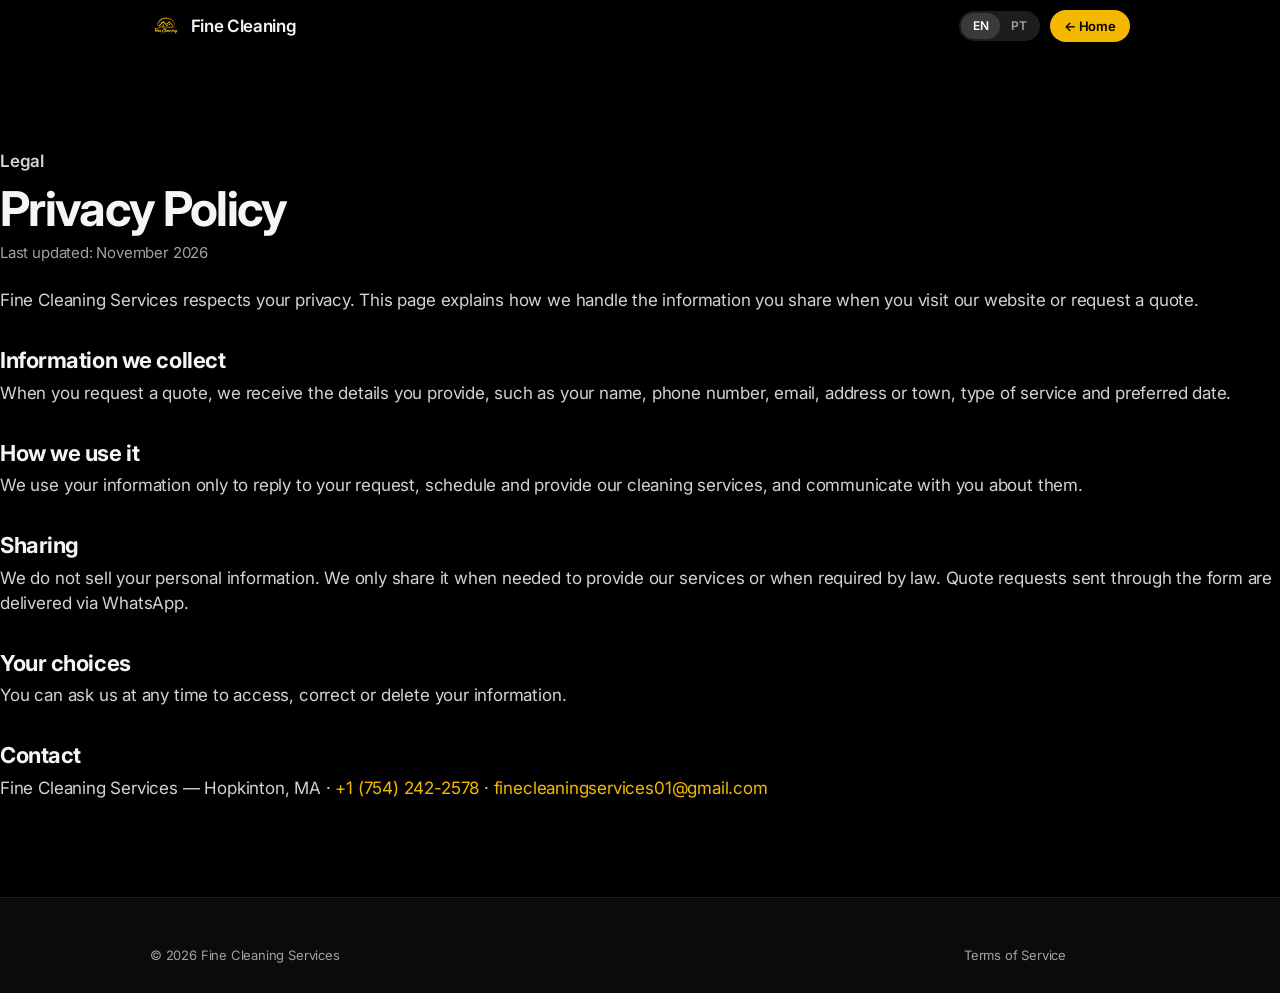
==== commit 7aa5af96: "Keep brand palette: Apple-style layout in black and gold Co-Authored-By: Claude Opus 5.5 <noreply@an" ====
--- a/privacy.html
+++ b/privacy.html
@@ -5,7 +5,7 @@
   <meta name="viewport" content="width=device-width, initial-scale=1.0" />
   <title>Privacy Policy — Fine Cleaning Services</title>
   <meta name="robots" content="noindex" />
-  <meta name="theme-color" content="#fbfbfd" />
+  <meta name="theme-color" content="#000000" />
   <link rel="icon" href="/favicon.ico" sizes="48x48" />
   <link rel="apple-touch-icon" href="/apple-touch-icon.png" />
   <link rel="preconnect" href="https://fonts.googleapis.com" />
--- a/assets/styles.css
+++ b/assets/styles.css
@@ -1,20 +1,21 @@
 /* Fine Cleaning Services — Apple-style design system */
 :root {
   /* Surfaces */
-  --bg: #fbfbfd;
-  --surface: #ffffff;
-  --gray: #f5f5f7;
-  --line: #d2d2d7;
+  --bg: #000000;
+  --surface: #1d1d1f;
+  --gray: #161617;
+  --line: #333336;
   --dark: #000000;
-  --dark-2: #161617;
+  --dark-2: #0b0b0c;
   /* Text */
-  --text: #1d1d1f;
-  --muted: #6e6e73;
-  --muted-dark: #a1a1a6;
+  --text: #f5f5f7;
+  --muted: #a1a1a6;
+  --muted-dark: #8e8e93;
   /* Brand accent (gold from the logo), used sparingly */
-  --gold: #c9930a;       /* on dark */
-  --gold-ink: #8f6400;   /* on light, AA contrast */
-  --gold-soft: #f5b800;
+  --gold: #f5b800;
+  --gold-ink: #f5b800;
+  --gold-hover: #ffc72e;
+  --on-gold: #000000;
   /* Shape & motion */
   --r-lg: 28px;
   --r-md: 18px;
@@ -23,6 +24,7 @@
   --font: -apple-system, BlinkMacSystemFont, "SF Pro Display", "SF Pro Text", "Inter", "Segoe UI", Roboto, "Helvetica Neue", Arial, sans-serif;
 }
 
+:root { color-scheme: dark; }
 *, *::before, *::after { box-sizing: border-box; }
 html { scroll-behavior: smooth; scroll-padding-top: 64px; -webkit-text-size-adjust: 100%; }
 body { margin: 0; background: var(--bg); color: var(--text); font: 400 1.0625rem/1.47 var(--font); letter-spacing: -0.011em; -webkit-font-smoothing: antialiased; }
@@ -31,7 +33,7 @@
 h1, h2, h3 { margin: 0; font-weight: 600; color: inherit; }
 p { margin: 0; }
 [hidden] { display: none !important; }
-:focus-visible { outline: 2px solid #0071e3; outline-offset: 3px; border-radius: 6px; }
+:focus-visible { outline: 2px solid var(--gold); outline-offset: 3px; border-radius: 6px; }
 
 .wrap { width: min(980px, 100% - 44px); margin-inline: auto; }
 .wrap--wide { width: min(1200px, 100% - 32px); }
@@ -49,28 +51,28 @@
 /* Buttons & links */
 .btn { display: inline-flex; align-items: center; justify-content: center; gap: .4rem; min-height: 44px; padding: 0 22px; border-radius: 980px; border: 0; font: 500 1.0625rem/1 var(--font); letter-spacing: -0.01em; cursor: pointer; transition: background-color .2s var(--ease), transform .1s ease-out; -webkit-tap-highlight-color: transparent; }
 .btn:active { transform: scale(.97); }
-.btn--dark { background: var(--text); color: #fff; }
-.btn--dark:hover { background: #333336; }
-.btn--light { background: #fff; color: var(--text); }
-.btn--light:hover { background: #e8e8ed; }
+.btn--dark { background: var(--gold); color: var(--on-gold); font-weight: 600; }
+.btn--dark:hover { background: var(--gold-hover); }
+.btn--light { background: var(--gold); color: var(--on-gold); font-weight: 600; }
+.btn--light:hover { background: var(--gold-hover); }
 .btn--sm { min-height: 32px; padding: 0 14px; font-size: .8125rem; }
 .btn--block { width: 100%; }
 .link { color: var(--gold-ink); font-size: 1.0625rem; font-weight: 500; display: inline-flex; align-items: center; gap: .25rem; min-height: 44px; }
 .link:hover { text-decoration: underline; }
 
 /* Navigation — translucent material */
-.nav { position: sticky; top: 0; z-index: 50; background: rgba(251, 251, 253, .78); backdrop-filter: saturate(180%) blur(20px); -webkit-backdrop-filter: saturate(180%) blur(20px); border-bottom: 1px solid transparent; transition: border-color .3s var(--ease); }
-.nav.is-scrolled { border-bottom-color: rgba(0, 0, 0, .08); }
+.nav { position: sticky; top: 0; z-index: 50; background: rgba(0, 0, 0, .72); backdrop-filter: saturate(180%) blur(20px); -webkit-backdrop-filter: saturate(180%) blur(20px); border-bottom: 1px solid transparent; transition: border-color .3s var(--ease); }
+.nav.is-scrolled { border-bottom-color: rgba(255, 255, 255, .12); }
 .nav__inner { height: 52px; display: flex; align-items: center; justify-content: space-between; gap: 1rem; }
 .brand { display: inline-flex; align-items: center; gap: .55rem; font-weight: 600; font-size: 1.0625rem; letter-spacing: -0.02em; }
 .brand img { border-radius: 8px; }
-.nav__links { display: flex; gap: 1.75rem; font-size: .8125rem; color: #424245; }
+.nav__links { display: flex; gap: 1.75rem; font-size: .8125rem; color: #d2d2d7; }
 .nav__links a { transition: color .2s; }
 .nav__links a:hover { color: var(--text); }
 .nav__actions { display: flex; align-items: center; gap: .6rem; }
-.seg { display: inline-flex; background: #e8e8ed; border-radius: 980px; padding: 2px; }
+.seg { display: inline-flex; background: #1d1d1f; border-radius: 980px; padding: 2px; }
 .seg button { border: 0; background: none; font: 600 .75rem/1 var(--font); color: var(--muted); padding: .42rem .7rem; border-radius: 980px; cursor: pointer; min-width: 36px; transition: background .2s, color .2s; }
-.seg button.is-active { background: #fff; color: var(--text); box-shadow: 0 1px 3px rgba(0,0,0,.12); }
+.seg button.is-active { background: #3a3a3c; color: #fff; }
 .menu { display: none; width: 40px; height: 40px; border: 0; background: none; cursor: pointer; flex-direction: column; justify-content: center; align-items: center; gap: 6px; -webkit-tap-highlight-color: transparent; }
 .menu span { width: 17px; height: 1.5px; background: var(--text); border-radius: 2px; transition: transform .3s var(--ease); }
 .menu[aria-expanded="true"] span:first-child { transform: translateY(3.75px) rotate(45deg); }
@@ -93,7 +95,7 @@
 .section { padding: clamp(80px, 11vw, 140px) 0; }
 .section--tight { padding-top: 0; }
 .section--gray { background: var(--gray); }
-.section--dark { background: var(--dark); color: #f5f5f7; }
+.section--dark { background: var(--dark-2); color: #f5f5f7; border-block: 1px solid #1d1d1f; }
 .head { text-align: center; max-width: 720px; margin: 0 auto clamp(40px, 6vw, 64px); }
 .head p { margin-top: 1rem; color: var(--muted); font-size: clamp(1.1875rem, 2vw, 1.375rem); line-height: 1.38; font-weight: 500; }
 
@@ -131,7 +133,7 @@
 .pin { display: flex; align-items: center; gap: .45rem; margin-top: 1.5rem !important; color: var(--text) !important; font-weight: 600; }
 .pin svg { width: 20px; height: 20px; fill: none; stroke: var(--gold-ink); stroke-width: 1.8; }
 .pay { list-style: none; padding: 0; margin: 1.5rem 0 0; display: flex; flex-wrap: wrap; gap: 8px; }
-.pay li { background: #fff; border-radius: 980px; padding: .55rem 1rem; font-size: .9375rem; font-weight: 500; }
+.pay li { background: #2c2c2e; border-radius: 980px; padding: .55rem 1rem; font-size: .9375rem; font-weight: 500; }
 
 /* Quote */
 .quote { display: grid; grid-template-columns: .9fr 1.1fr; gap: clamp(32px, 6vw, 80px); align-items: start; }
@@ -142,23 +144,23 @@
 .contact__k { font-size: .8125rem; color: var(--muted); }
 .contact a { font-size: 1.0625rem; font-weight: 500; word-break: break-word; }
 .contact a:hover { color: var(--gold-ink); }
-.form { position: relative; background: var(--surface); border-radius: var(--r-lg); padding: clamp(24px, 4vw, 40px); display: grid; gap: 14px; box-shadow: 0 2px 12px rgba(0,0,0,.04); }
+.form { position: relative; background: var(--surface); border-radius: var(--r-lg); padding: clamp(24px, 4vw, 40px); display: grid; gap: 14px; border: 1px solid #2c2c2e; }
 .form__row { display: grid; grid-template-columns: 1fr 1fr; gap: 14px; }
 .field { display: grid; gap: 6px; }
 .field > span { font-size: .8125rem; font-weight: 500; color: var(--muted); padding-left: 2px; }
-.field input, .field select, .field textarea { width: 100%; font: 400 1.0625rem/1.3 var(--font); color: var(--text); background: var(--surface); border: 1px solid var(--line); border-radius: var(--r-sm); padding: 13px 14px; min-height: 48px; transition: border-color .2s, box-shadow .2s; -webkit-appearance: none; appearance: none; }
-.field select { background-image: url("data:image/svg+xml,%3Csvg xmlns='http://www.w3.org/2000/svg' width='12' height='8' viewBox='0 0 12 8'%3E%3Cpath d='M1 1.5l5 5 5-5' stroke='%236e6e73' stroke-width='1.6' fill='none' stroke-linecap='round'/%3E%3C/svg%3E"); background-repeat: no-repeat; background-position: right 14px center; padding-right: 36px; }
+.field input, .field select, .field textarea { width: 100%; font: 400 1.0625rem/1.3 var(--font); color: var(--text); background: #000; border: 1px solid #3a3a3c; border-radius: var(--r-sm); padding: 13px 14px; min-height: 48px; transition: border-color .2s, box-shadow .2s; -webkit-appearance: none; appearance: none; }
+.field select { background-image: url("data:image/svg+xml,%3Csvg xmlns='http://www.w3.org/2000/svg' width='12' height='8' viewBox='0 0 12 8'%3E%3Cpath d='M1 1.5l5 5 5-5' stroke='%23a1a1a6' stroke-width='1.6' fill='none' stroke-linecap='round'/%3E%3C/svg%3E"); background-repeat: no-repeat; background-position: right 14px center; padding-right: 36px; }
 .field textarea { resize: vertical; min-height: 110px; }
-.field input:focus, .field select:focus, .field textarea:focus { outline: none; border-color: #0071e3; box-shadow: 0 0 0 4px rgba(0, 113, 227, .15); }
-.field input[aria-invalid="true"], .field select[aria-invalid="true"] { border-color: #e30000; }
-.form__error { color: #e30000; font-size: .875rem; min-height: 1.2em; }
+.field input:focus, .field select:focus, .field textarea:focus { outline: none; border-color: var(--gold); box-shadow: 0 0 0 4px rgba(245, 184, 0, .18); }
+.field input[aria-invalid="true"], .field select[aria-invalid="true"] { border-color: #ff453a; }
+.form__error { color: #ff453a; font-size: .875rem; min-height: 1.2em; }
 .form__note { text-align: center; color: var(--muted); font-size: .8125rem; }
 .form__done { position: absolute; inset: 0; background: var(--surface); border-radius: var(--r-lg); display: grid; place-content: center; text-align: center; padding: 2rem; gap: .5rem; }
 .form__done h3 { font-size: 2rem; }
 .form__done p { color: var(--muted); max-width: 32ch; margin: 0 auto; }
 
 /* Footer */
-.footer { background: var(--gray); color: var(--muted); font-size: .8125rem; padding: 48px 0 28px; border-top: 1px solid #e5e5ea; }
+.footer { background: #0b0b0c; color: var(--muted); font-size: .8125rem; padding: 48px 0 28px; border-top: 1px solid #1d1d1f; }
 .footer__top { display: flex; align-items: center; justify-content: space-between; gap: 1rem; flex-wrap: wrap; padding-bottom: 24px; border-bottom: 1px solid var(--line); }
 .brand--foot { color: var(--text); }
 .footer__cols { display: grid; grid-template-columns: repeat(2, minmax(0, 220px)); gap: 2rem; padding: 24px 0; }
@@ -169,20 +171,20 @@
 
 /* Floating actions */
 .fab { position: fixed; right: 16px; bottom: calc(16px + env(safe-area-inset-bottom)); z-index: 60; display: grid; gap: 10px; }
-.fab__btn { width: 52px; height: 52px; border-radius: 50%; display: grid; place-items: center; box-shadow: 0 6px 20px rgba(0,0,0,.18); transition: transform .1s ease-out; }
+.fab__btn { width: 52px; height: 52px; border-radius: 50%; display: grid; place-items: center; box-shadow: 0 6px 20px rgba(0,0,0,.5); transition: transform .1s ease-out; }
 .fab__btn:active { transform: scale(.94); }
 .fab__btn svg { width: 24px; height: 24px; }
 .fab__btn--wa { background: #25d366; }
 .fab__btn--wa svg { fill: #fff; }
-.fab__btn--call { background: var(--text); }
-.fab__btn--call svg { fill: none; stroke: #fff; stroke-width: 1.8; }
+.fab__btn--call { background: var(--gold); }
+.fab__btn--call svg { fill: none; stroke: #000; stroke-width: 1.8; }
 
 /* Legal pages */
 .legal { padding: clamp(56px, 8vw, 96px) 0 96px; }
 .legal .wrap { max-width: 720px; }
 .legal h1 { font-size: clamp(2.25rem, 5vw, 3rem); margin-bottom: .5rem; }
 .legal h2 { font-size: 1.375rem; margin: 2.25rem 0 .5rem; letter-spacing: -0.02em; }
-.legal p { color: #424245; }
+.legal p { color: #d2d2d7; }
 .legal .updated { color: var(--muted); margin-bottom: 1.5rem; font-size: .9375rem; }
 .legal a { color: var(--gold-ink); }
 .legal a:hover { text-decoration: underline; }
@@ -202,9 +204,9 @@
 
 /* Responsive */
 @media (max-width: 900px) {
-  .nav__links { position: fixed; inset: 52px 0 auto; flex-direction: column; gap: 0; padding: 8px 22px 20px; background: var(--bg); min-height: calc(100dvh - 52px); border-bottom: 1px solid rgba(0,0,0,.08); font-size: 1.0625rem; opacity: 0; visibility: hidden; transform: translateY(-8px); transition: opacity .25s var(--ease), transform .25s var(--ease), visibility .25s; }
+  .nav__links { position: fixed; inset: 52px 0 auto; flex-direction: column; gap: 0; padding: 8px 22px 20px; background: var(--bg); min-height: calc(100dvh - 52px); border-bottom: 1px solid var(--line); font-size: 1.0625rem; opacity: 0; visibility: hidden; transform: translateY(-8px); transition: opacity .25s var(--ease), transform .25s var(--ease), visibility .25s; }
   .nav__links.is-open { opacity: 1; visibility: visible; transform: none; }
-  .nav__links a { padding: 14px 0; border-bottom: 1px solid #e5e5ea; color: var(--text); }
+  .nav__links a { padding: 14px 0; border-bottom: 1px solid var(--line); color: var(--text); }
   .menu { display: flex; }
   .why, .quote { grid-template-columns: 1fr; }
   .why__media { aspect-ratio: 16 / 11; order: -1; }
